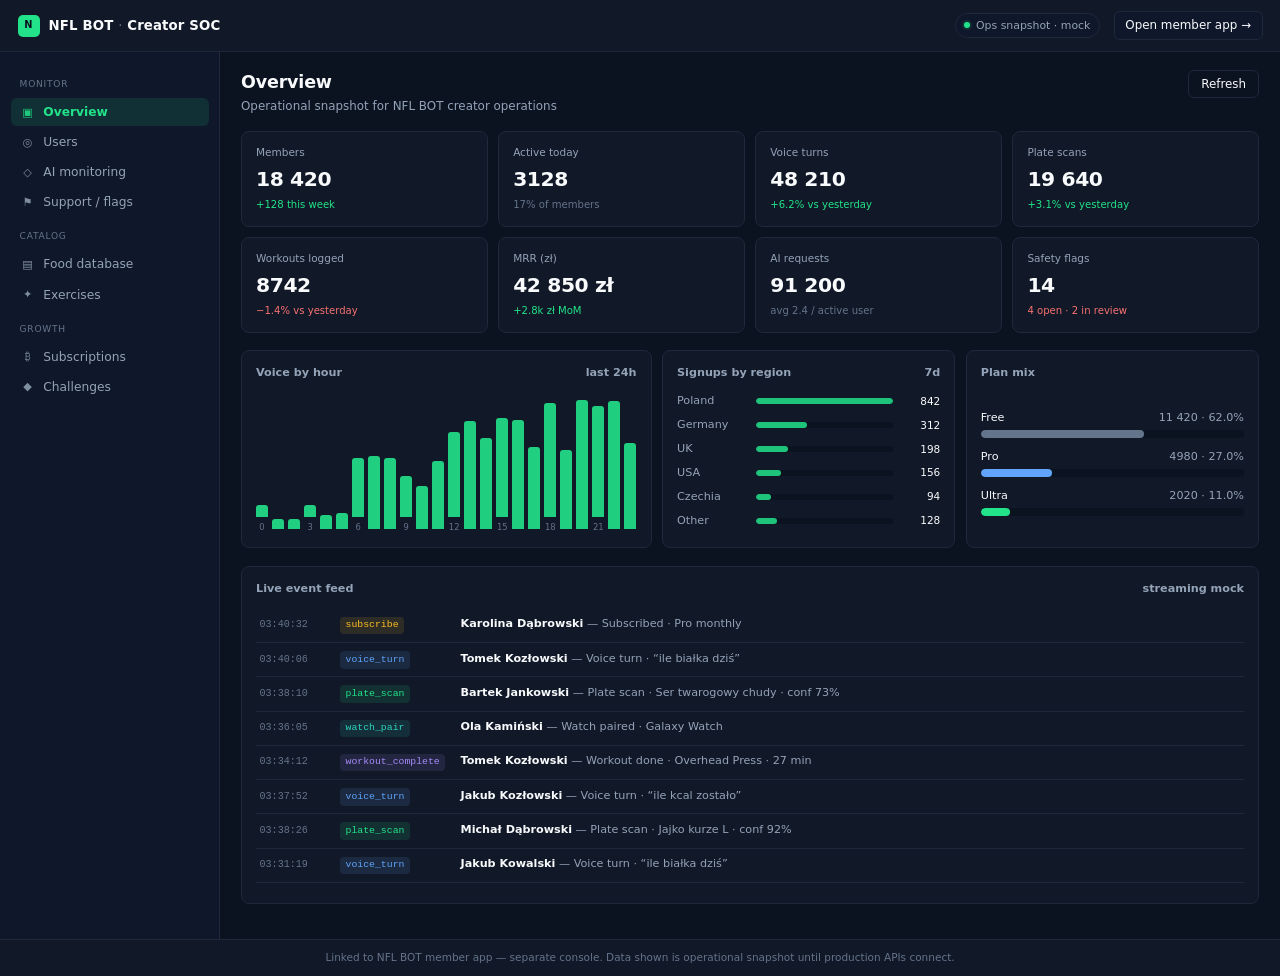
==== creator_soc/index.html @ 96f34368 "Initial NFL BOT professional release: Glass AI Stage, Play signing prep, docs, CI." ====
<!DOCTYPE html>
<html lang="en">
<head>
  <meta charset="UTF-8" />
  <meta name="viewport" content="width=device-width, initial-scale=1" />
  <meta name="description" content="NFL BOT Creator SOC — standalone ops / admin console" />
  <title>NFL BOT · Creator SOC</title>
  <link rel="stylesheet" href="assets/style.css" />
</head>
<body>
  <div class="app">
    <header class="topbar">
      <div class="topbar-brand">
        <span class="brand-mark">N</span>
        <span>NFL BOT <span class="brand-sep">·</span> Creator SOC</span>
      </div>
      <div class="topbar-right">
        <span class="status-pill"><span class="status-dot"></span> Ops snapshot · mock</span>
        <a id="member-app-link" class="member-link" href="http://localhost:8080">Open member app →</a>
      </div>
    </header>

    <nav class="sidebar" aria-label="Console sections">
      <div class="nav-label">Monitor</div>
      <button type="button" class="nav-item active" data-section="overview"><span class="nav-icon">▣</span> Overview</button>
      <button type="button" class="nav-item" data-section="users"><span class="nav-icon">◎</span> Users</button>
      <button type="button" class="nav-item" data-section="ai"><span class="nav-icon">◇</span> AI monitoring</button>
      <button type="button" class="nav-item" data-section="support"><span class="nav-icon">⚑</span> Support / flags</button>

      <div class="nav-label">Catalog</div>
      <button type="button" class="nav-item" data-section="food"><span class="nav-icon">▤</span> Food database</button>
      <button type="button" class="nav-item" data-section="exercises"><span class="nav-icon">✦</span> Exercises</button>

      <div class="nav-label">Growth</div>
      <button type="button" class="nav-item" data-section="subscriptions"><span class="nav-icon">₿</span> Subscriptions</button>
      <button type="button" class="nav-item" data-section="challenges"><span class="nav-icon">◆</span> Challenges</button>
    </nav>

    <main class="main">
      <!-- Overview -->
      <section id="section-overview" class="section active">
        <div class="section-header">
          <div>
            <h1>Overview</h1>
            <p class="section-sub">Operational snapshot for NFL BOT creator operations</p>
          </div>
          <div class="toolbar">
            <button type="button" class="btn btn-ghost" onclick="location.reload()">Refresh</button>
          </div>
        </div>

        <div class="kpi-grid">
          <div class="kpi-card" data-kpi="members">
            <div class="kpi-label">Members</div>
            <div class="kpi-value">—</div>
            <div class="kpi-delta">—</div>
          </div>
          <div class="kpi-card" data-kpi="activeToday">
            <div class="kpi-label">Active today</div>
            <div class="kpi-value">—</div>
            <div class="kpi-delta">—</div>
          </div>
          <div class="kpi-card" data-kpi="voiceTurns">
            <div class="kpi-label">Voice turns</div>
            <div class="kpi-value">—</div>
            <div class="kpi-delta">—</div>
          </div>
          <div class="kpi-card" data-kpi="plateScans">
            <div class="kpi-label">Plate scans</div>
            <div class="kpi-value">—</div>
            <div class="kpi-delta">—</div>
          </div>
          <div class="kpi-card" data-kpi="workouts">
            <div class="kpi-label">Workouts logged</div>
            <div class="kpi-value">—</div>
            <div class="kpi-delta">—</div>
          </div>
          <div class="kpi-card" data-kpi="mrr">
            <div class="kpi-label">MRR (zł)</div>
            <div class="kpi-value">—</div>
            <div class="kpi-delta">—</div>
          </div>
          <div class="kpi-card" data-kpi="aiRequests">
            <div class="kpi-label">AI requests</div>
            <div class="kpi-value">—</div>
            <div class="kpi-delta">—</div>
          </div>
          <div class="kpi-card" data-kpi="safetyFlags">
            <div class="kpi-label">Safety flags</div>
            <div class="kpi-value">—</div>
            <div class="kpi-delta">—</div>
          </div>
        </div>

        <div class="charts-row">
          <div class="panel">
            <div class="panel-title">Voice by hour <span>last 24h</span></div>
            <div id="chart-voice" class="chart-bars" aria-label="Voice turns by hour"></div>
          </div>
          <div class="panel">
            <div class="panel-title">Signups by region <span>7d</span></div>
            <div id="chart-regions" class="region-list"></div>
          </div>
          <div class="panel">
            <div class="panel-title">Plan mix</div>
            <div id="chart-plans" class="plan-mix"></div>
          </div>
        </div>

        <div class="panel feed-panel">
          <div class="panel-title">Live event feed <span>streaming mock</span></div>
          <div id="live-feed" class="feed-list"></div>
        </div>
      </section>

      <!-- Users -->
      <section id="section-users" class="section">
        <div class="section-header">
          <div>
            <h1>Users</h1>
            <p class="section-sub" id="users-count">—</p>
          </div>
          <div class="toolbar">
            <input id="user-search" class="search-input" type="search" placeholder="Search name, country, plan…" />
          </div>
        </div>
        <div class="table-wrap">
          <table class="data">
            <thead>
              <tr>
                <th>Name</th>
                <th>Country</th>
                <th>Plan</th>
                <th>Last active</th>
                <th>ID</th>
              </tr>
            </thead>
            <tbody id="users-tbody"></tbody>
          </table>
        </div>
      </section>

      <!-- Food database -->
      <section id="section-food" class="section">
        <div class="section-header">
          <div>
            <h1>Food database</h1>
            <p class="section-sub">Catalog entries used by plate scan / nutrition</p>
          </div>
          <div class="toolbar">
            <input id="food-search" class="search-input" type="search" placeholder="Search name or barcode…" />
          </div>
        </div>
        <div class="table-wrap">
          <table class="data">
            <thead>
              <tr>
                <th>Barcode</th>
                <th>Name</th>
                <th>Brand</th>
                <th>kcal</th>
                <th>Protein</th>
                <th>Per</th>
              </tr>
            </thead>
            <tbody id="foods-tbody"></tbody>
          </table>
        </div>
      </section>

      <!-- Exercises -->
      <section id="section-exercises" class="section">
        <div class="section-header">
          <div>
            <h1>Exercises</h1>
            <p class="section-sub">Movement library for workout logging</p>
          </div>
          <div class="toolbar">
            <input id="exercise-search" class="search-input" type="search" placeholder="Search name, muscle, equipment…" />
          </div>
        </div>
        <div class="table-wrap">
          <table class="data">
            <thead>
              <tr>
                <th>Name</th>
                <th>Muscle</th>
                <th>Equipment</th>
              </tr>
            </thead>
            <tbody id="exercises-tbody"></tbody>
          </table>
        </div>
      </section>

      <!-- AI monitoring -->
      <section id="section-ai" class="section">
        <div class="section-header">
          <div>
            <h1>AI monitoring</h1>
            <p class="section-sub">Request volume, latency, confidence, and safety</p>
          </div>
        </div>
        <div class="stats-grid">
          <div class="stat-card">
            <h3>Requests / day</h3>
            <div class="val">91 200</div>
            <div class="hint">+4.1% vs 7-day avg</div>
          </div>
          <div class="stat-card">
            <h3>Avg latency</h3>
            <div class="val">1.42 s</div>
            <div class="hint">p95 · 3.8 s</div>
          </div>
          <div class="stat-card">
            <h3>Food confidence</h3>
            <div class="val">87.4%</div>
            <div class="hint">plate vision avg</div>
          </div>
          <div class="stat-card">
            <h3>Cost / user</h3>
            <div class="val">0.18 zł</div>
            <div class="hint">trailing 30d blended</div>
          </div>
          <div class="stat-card">
            <h3>Safety incidents</h3>
            <div class="val">14</div>
            <div class="hint">4 open · see Support</div>
          </div>
          <div class="stat-card">
            <h3>Error rate</h3>
            <div class="val">0.62%</div>
            <div class="hint">timeouts + schema</div>
          </div>
        </div>
        <div class="panel">
          <div class="panel-title">Model mix (mock)</div>
          <div class="plan-mix" style="min-height:auto">
            <div class="plan-row">
              <div class="plan-meta"><span>Vision · plate</span><span>38%</span></div>
              <div class="plan-track"><div class="plan-fill ultra" style="width:38%"></div></div>
            </div>
            <div class="plan-row">
              <div class="plan-meta"><span>Voice NLU</span><span>41%</span></div>
              <div class="plan-track"><div class="plan-fill pro" style="width:41%"></div></div>
            </div>
            <div class="plan-row">
              <div class="plan-meta"><span>Coach chat</span><span>21%</span></div>
              <div class="plan-track"><div class="plan-fill free" style="width:21%"></div></div>
            </div>
          </div>
        </div>
      </section>

      <!-- Subscriptions -->
      <section id="section-subscriptions" class="section">
        <div class="section-header">
          <div>
            <h1>Subscriptions</h1>
            <p class="section-sub">Revenue, churn, and plan distribution</p>
          </div>
        </div>
        <div class="stats-grid">
          <div class="stat-card">
            <h3>MRR</h3>
            <div class="val">42 850 zł</div>
            <div class="hint">+2.8k zł MoM</div>
          </div>
          <div class="stat-card">
            <h3>ARR (run-rate)</h3>
            <div class="val">514 200 zł</div>
            <div class="hint">MRR × 12</div>
          </div>
          <div class="stat-card">
            <h3>Monthly churn</h3>
            <div class="val">3.4%</div>
            <div class="hint">paid plans</div>
          </div>
          <div class="stat-card">
            <h3>Free</h3>
            <div class="val">11 420</div>
            <div class="hint">62.0% of members</div>
          </div>
          <div class="stat-card">
            <h3>Pro</h3>
            <div class="val">4 980</div>
            <div class="hint">27.0% · 39.9 zł / mo</div>
          </div>
          <div class="stat-card">
            <h3>Ultra</h3>
            <div class="val">2 020</div>
            <div class="hint">11.0% · 79.9 zł / mo</div>
          </div>
        </div>
        <div class="panel">
          <div class="panel-title">Notes</div>
          <p style="font-size:0.85rem;color:var(--text-muted);line-height:1.55">
            Mock Stripe-style view. Connect billing webhooks and entitlement APIs when production
            backends are ready. Member app subscription UX remains in the Flutter product; this
            console only observes and reports.
          </p>
        </div>
      </section>

      <!-- Challenges -->
      <section id="section-challenges" class="section">
        <div class="section-header">
          <div>
            <h1>Challenges</h1>
            <p class="section-sub">Create and list engagement campaigns</p>
          </div>
        </div>
        <form id="challenge-form">
          <div class="form-grid">
            <div class="field">
              <label for="ch-title">Title</label>
              <input id="ch-title" type="text" placeholder="e.g. Weekend push" required />
            </div>
            <div class="field">
              <label for="ch-goal">Goal</label>
              <input id="ch-goal" type="text" placeholder="e.g. Complete 3 workouts" required />
            </div>
            <div class="field">
              <label for="ch-starts">Starts</label>
              <input id="ch-starts" type="date" required />
            </div>
            <div class="field">
              <label for="ch-ends">Ends</label>
              <input id="ch-ends" type="date" required />
            </div>
          </div>
          <div class="form-actions">
            <button type="submit" class="btn btn-primary">Create challenge</button>
            <button type="reset" class="btn">Clear</button>
          </div>
        </form>
        <div class="table-wrap">
          <table class="data">
            <thead>
              <tr>
                <th>Title</th>
                <th>Goal</th>
                <th>Window</th>
                <th>Enrolled</th>
                <th>Status</th>
              </tr>
            </thead>
            <tbody id="challenges-tbody"></tbody>
          </table>
        </div>
      </section>

      <!-- Support / flags -->
      <section id="section-support" class="section">
        <div class="section-header">
          <div>
            <h1>Support / flags</h1>
            <p class="section-sub">Safety, billing, and abuse queues</p>
          </div>
        </div>
        <div class="table-wrap">
          <table class="data">
            <thead>
              <tr>
                <th>ID</th>
                <th>Type</th>
                <th>User</th>
                <th>Detail</th>
                <th>Status</th>
                <th>Created</th>
              </tr>
            </thead>
            <tbody id="flags-tbody"></tbody>
          </table>
        </div>
      </section>
    </main>

    <footer class="footer">
      Linked to NFL BOT member app — separate console. Data shown is operational snapshot until production APIs connect.
    </footer>
  </div>

  <!-- Optional: set before app.js loads to override member app URL -->
  <!-- <script>window.NFLBOT_MEMBER_APP_URL = 'http://localhost:8080';</script> -->
  <script src="assets/app.js"></script>
</body>
</html>
---- creator_soc/assets/style.css ----
/* NFL BOT · Creator SOC — ops console styles */
:root {
  --bg: #0B1220;
  --bg-elevated: #111827;
  --bg-panel: #0F172A;
  --bg-hover: #1A2332;
  --border: #1E293B;
  --border-strong: #334155;
  --text: #F8FAFC;
  --text-muted: #94A3B8;
  --text-dim: #64748B;
  --accent: #22E38A;
  --accent-dim: rgba(34, 227, 138, 0.12);
  --accent-border: rgba(34, 227, 138, 0.35);
  --danger: #F87171;
  --danger-dim: rgba(248, 113, 113, 0.12);
  --warn: #FBBF24;
  --warn-dim: rgba(251, 191, 36, 0.12);
  --info: #60A5FA;
  --info-dim: rgba(96, 165, 250, 0.12);
  --radius: 8px;
  --font: "Segoe UI", system-ui, -apple-system, sans-serif;
  --mono: "Cascadia Code", "Consolas", "SF Mono", monospace;
  --sidebar-w: 220px;
  --topbar-h: 52px;
}

*,
*::before,
*::after {
  box-sizing: border-box;
  margin: 0;
  padding: 0;
}

html {
  font-size: 14px;
}

body {
  font-family: var(--font);
  background: var(--bg);
  color: var(--text);
  min-height: 100vh;
  line-height: 1.45;
  -webkit-font-smoothing: antialiased;
}

a {
  color: var(--accent);
  text-decoration: none;
}

a:hover {
  text-decoration: underline;
}

button {
  font-family: inherit;
  cursor: pointer;
  border: none;
  background: none;
  color: inherit;
}

input,
select,
textarea {
  font-family: inherit;
  font-size: 0.928rem;
  color: var(--text);
  background: var(--bg);
  border: 1px solid var(--border);
  border-radius: 6px;
  padding: 0.45rem 0.7rem;
  outline: none;
}

input:focus,
select:focus,
textarea:focus {
  border-color: var(--accent);
  box-shadow: 0 0 0 2px var(--accent-dim);
}

/* —— Layout —— */
.app {
  display: grid;
  grid-template-columns: var(--sidebar-w) 1fr;
  grid-template-rows: var(--topbar-h) 1fr auto;
  min-height: 100vh;
}

.topbar {
  grid-column: 1 / -1;
  display: flex;
  align-items: center;
  justify-content: space-between;
  padding: 0 1.25rem;
  background: var(--bg-elevated);
  border-bottom: 1px solid var(--border);
  z-index: 20;
}

.topbar-brand {
  display: flex;
  align-items: center;
  gap: 0.65rem;
  font-weight: 600;
  font-size: 0.95rem;
  letter-spacing: 0.01em;
}

.brand-mark {
  width: 22px;
  height: 22px;
  border-radius: 5px;
  background: var(--accent);
  display: grid;
  place-items: center;
  color: var(--bg);
  font-size: 0.7rem;
  font-weight: 800;
}

.brand-sep {
  color: var(--text-dim);
  font-weight: 400;
}

.topbar-right {
  display: flex;
  align-items: center;
  gap: 1rem;
}

.status-pill {
  display: inline-flex;
  align-items: center;
  gap: 0.4rem;
  font-size: 0.78rem;
  color: var(--text-muted);
  padding: 0.25rem 0.6rem;
  border-radius: 999px;
  border: 1px solid var(--border);
  background: var(--bg-panel);
}

.status-dot {
  width: 6px;
  height: 6px;
  border-radius: 50%;
  background: var(--accent);
  box-shadow: 0 0 0 2px var(--accent-dim);
}

.member-link {
  font-size: 0.85rem;
  font-weight: 500;
  color: var(--text);
  padding: 0.35rem 0.75rem;
  border-radius: 6px;
  border: 1px solid var(--border);
  background: var(--bg-panel);
  transition: border-color 0.15s, background 0.15s;
}

.member-link:hover {
  border-color: var(--accent-border);
  background: var(--accent-dim);
  text-decoration: none;
  color: var(--accent);
}

/* —— Sidebar —— */
.sidebar {
  background: var(--bg-panel);
  border-right: 1px solid var(--border);
  padding: 1rem 0.75rem;
  display: flex;
  flex-direction: column;
  gap: 0.15rem;
}

.nav-label {
  font-size: 0.65rem;
  text-transform: uppercase;
  letter-spacing: 0.08em;
  color: var(--text-dim);
  padding: 0.5rem 0.65rem 0.35rem;
  margin-top: 0.35rem;
}

.nav-item {
  display: flex;
  align-items: center;
  gap: 0.55rem;
  padding: 0.5rem 0.65rem;
  border-radius: 6px;
  font-size: 0.875rem;
  color: var(--text-muted);
  text-align: left;
  width: 100%;
  transition: background 0.12s, color 0.12s;
}

.nav-item:hover {
  background: var(--bg-hover);
  color: var(--text);
}

.nav-item.active {
  background: var(--accent-dim);
  color: var(--accent);
  font-weight: 550;
}

.nav-icon {
  width: 16px;
  text-align: center;
  opacity: 0.85;
  font-size: 0.8rem;
}

/* —— Main —— */
.main {
  padding: 1.25rem 1.5rem 2rem;
  overflow-y: auto;
  background: var(--bg);
}

.section {
  display: none;
}

.section.active {
  display: block;
}

.section-header {
  display: flex;
  align-items: flex-start;
  justify-content: space-between;
  gap: 1rem;
  margin-bottom: 1.15rem;
}

.section-header h1 {
  font-size: 1.25rem;
  font-weight: 600;
  letter-spacing: -0.01em;
}

.section-sub {
  color: var(--text-muted);
  font-size: 0.85rem;
  margin-top: 0.2rem;
}

.toolbar {
  display: flex;
  align-items: center;
  gap: 0.5rem;
  flex-wrap: wrap;
}

.btn {
  display: inline-flex;
  align-items: center;
  gap: 0.35rem;
  padding: 0.45rem 0.85rem;
  border-radius: 6px;
  font-size: 0.85rem;
  font-weight: 500;
  border: 1px solid var(--border);
  background: var(--bg-elevated);
  color: var(--text);
  transition: background 0.12s, border-color 0.12s;
}

.btn:hover {
  background: var(--bg-hover);
  border-color: var(--border-strong);
}

.btn-primary {
  background: var(--accent);
  color: var(--bg);
  border-color: var(--accent);
  font-weight: 600;
}

.btn-primary:hover {
  filter: brightness(1.05);
  background: var(--accent);
}

.btn-ghost {
  background: transparent;
}

/* —— KPI cards —— */
.kpi-grid {
  display: grid;
  grid-template-columns: repeat(4, 1fr);
  gap: 0.75rem;
  margin-bottom: 1.25rem;
}

.kpi-card {
  background: var(--bg-elevated);
  border: 1px solid var(--border);
  border-radius: var(--radius);
  padding: 0.9rem 1rem;
}

.kpi-label {
  font-size: 0.75rem;
  color: var(--text-muted);
  margin-bottom: 0.35rem;
}

.kpi-value {
  font-size: 1.45rem;
  font-weight: 650;
  letter-spacing: -0.02em;
  font-variant-numeric: tabular-nums;
}

.kpi-delta {
  font-size: 0.72rem;
  margin-top: 0.3rem;
  color: var(--text-dim);
}

.kpi-delta.up {
  color: var(--accent);
}

.kpi-delta.down {
  color: var(--danger);
}

/* —— Charts —— */
.charts-row {
  display: grid;
  grid-template-columns: 1.4fr 1fr 1fr;
  gap: 0.75rem;
  margin-bottom: 1.25rem;
}

.panel {
  background: var(--bg-elevated);
  border: 1px solid var(--border);
  border-radius: var(--radius);
  padding: 1rem;
}

.panel-title {
  font-size: 0.8rem;
  font-weight: 600;
  color: var(--text-muted);
  margin-bottom: 0.85rem;
  display: flex;
  justify-content: space-between;
  align-items: center;
}

.chart-bars {
  display: flex;
  align-items: flex-end;
  gap: 4px;
  height: 140px;
  padding-top: 0.5rem;
}

.bar-col {
  flex: 1;
  display: flex;
  flex-direction: column;
  align-items: center;
  height: 100%;
  justify-content: flex-end;
  gap: 4px;
}

.bar {
  width: 100%;
  max-width: 28px;
  background: var(--accent);
  border-radius: 3px 3px 0 0;
  min-height: 2px;
  opacity: 0.9;
  transition: height 0.4s ease;
}

.bar-label {
  font-size: 0.6rem;
  color: var(--text-dim);
  font-variant-numeric: tabular-nums;
}

.region-list {
  display: flex;
  flex-direction: column;
  gap: 0.55rem;
}

.region-row {
  display: grid;
  grid-template-columns: 72px 1fr 40px;
  align-items: center;
  gap: 0.5rem;
  font-size: 0.8rem;
}

.region-name {
  color: var(--text-muted);
}

.region-track {
  height: 6px;
  background: var(--bg);
  border-radius: 3px;
  overflow: hidden;
}

.region-fill {
  height: 100%;
  background: var(--accent);
  border-radius: 3px;
  opacity: 0.85;
}

.region-val {
  text-align: right;
  font-variant-numeric: tabular-nums;
  color: var(--text);
  font-size: 0.75rem;
}

.plan-mix {
  display: flex;
  flex-direction: column;
  gap: 0.75rem;
  justify-content: center;
  min-height: 140px;
}

.plan-row {
  display: flex;
  flex-direction: column;
  gap: 0.3rem;
}

.plan-meta {
  display: flex;
  justify-content: space-between;
  font-size: 0.8rem;
}

.plan-meta span:last-child {
  font-variant-numeric: tabular-nums;
  color: var(--text-muted);
}

.plan-track {
  height: 8px;
  background: var(--bg);
  border-radius: 4px;
  overflow: hidden;
}

.plan-fill {
  height: 100%;
  border-radius: 4px;
}

.plan-fill.free {
  background: var(--text-dim);
}

.plan-fill.pro {
  background: var(--info);
}

.plan-fill.ultra {
  background: var(--accent);
}

/* —— Live feed —— */
.feed-panel {
  margin-bottom: 0.5rem;
}

.feed-list {
  max-height: 280px;
  overflow-y: auto;
  display: flex;
  flex-direction: column;
  gap: 0;
}

.feed-item {
  display: grid;
  grid-template-columns: 70px 110px 1fr;
  gap: 0.75rem;
  padding: 0.55rem 0.25rem;
  border-bottom: 1px solid var(--border);
  font-size: 0.8rem;
  align-items: baseline;
}

.feed-item:last-child {
  border-bottom: none;
}

.feed-time {
  font-family: var(--mono);
  font-size: 0.72rem;
  color: var(--text-dim);
}

.feed-type {
  font-family: var(--mono);
  font-size: 0.7rem;
  padding: 0.12rem 0.4rem;
  border-radius: 4px;
  width: fit-content;
}

.feed-type.voice_turn {
  background: var(--info-dim);
  color: var(--info);
}

.feed-type.plate_scan {
  background: var(--accent-dim);
  color: var(--accent);
}

.feed-type.workout_complete {
  background: rgba(167, 139, 250, 0.12);
  color: #A78BFA;
}

.feed-type.subscribe {
  background: var(--warn-dim);
  color: var(--warn);
}

.feed-type.watch_pair {
  background: rgba(45, 212, 191, 0.12);
  color: #2DD4BF;
}

.feed-type.ai_error {
  background: var(--danger-dim);
  color: var(--danger);
}

.feed-msg {
  color: var(--text-muted);
}

.feed-msg strong {
  color: var(--text);
  font-weight: 550;
}

/* —— Tables —— */
.table-wrap {
  overflow-x: auto;
  border: 1px solid var(--border);
  border-radius: var(--radius);
  background: var(--bg-elevated);
}

table.data {
  width: 100%;
  border-collapse: collapse;
  font-size: 0.85rem;
}

table.data th {
  text-align: left;
  padding: 0.65rem 0.9rem;
  font-size: 0.72rem;
  text-transform: uppercase;
  letter-spacing: 0.04em;
  color: var(--text-dim);
  border-bottom: 1px solid var(--border);
  background: var(--bg-panel);
  font-weight: 600;
  white-space: nowrap;
}

table.data td {
  padding: 0.65rem 0.9rem;
  border-bottom: 1px solid var(--border);
  vertical-align: middle;
}

table.data tr:last-child td {
  border-bottom: none;
}

table.data tbody tr:hover td {
  background: var(--bg-hover);
}

.badge {
  display: inline-block;
  font-size: 0.7rem;
  font-weight: 600;
  padding: 0.15rem 0.45rem;
  border-radius: 4px;
}

.badge.free {
  background: rgba(100, 116, 139, 0.2);
  color: var(--text-muted);
}

.badge.pro {
  background: var(--info-dim);
  color: var(--info);
}

.badge.ultra {
  background: var(--accent-dim);
  color: var(--accent);
}

.badge.open {
  background: var(--danger-dim);
  color: var(--danger);
}

.badge.resolved {
  background: var(--accent-dim);
  color: var(--accent);
}

.badge.review {
  background: var(--warn-dim);
  color: var(--warn);
}

.search-input {
  min-width: 220px;
}

/* —— Stats grid (AI / Subs) —— */
.stats-grid {
  display: grid;
  grid-template-columns: repeat(3, 1fr);
  gap: 0.75rem;
  margin-bottom: 1.15rem;
}

.stat-card {
  background: var(--bg-elevated);
  border: 1px solid var(--border);
  border-radius: var(--radius);
  padding: 1rem;
}

.stat-card h3 {
  font-size: 0.75rem;
  color: var(--text-muted);
  font-weight: 500;
  margin-bottom: 0.4rem;
}

.stat-card .val {
  font-size: 1.35rem;
  font-weight: 650;
  font-variant-numeric: tabular-nums;
}

.stat-card .hint {
  font-size: 0.72rem;
  color: var(--text-dim);
  margin-top: 0.25rem;
}

/* —— Challenges form —— */
.form-grid {
  display: grid;
  grid-template-columns: 1fr 1fr;
  gap: 0.75rem;
  margin-bottom: 1rem;
}

.form-grid.full {
  grid-template-columns: 1fr;
}

.field label {
  display: block;
  font-size: 0.75rem;
  color: var(--text-muted);
  margin-bottom: 0.3rem;
}

.field input,
.field select,
.field textarea {
  width: 100%;
}

.field textarea {
  min-height: 72px;
  resize: vertical;
}

.form-actions {
  display: flex;
  gap: 0.5rem;
  margin-bottom: 1.25rem;
}

.empty-hint {
  color: var(--text-dim);
  font-size: 0.85rem;
  padding: 1.5rem;
  text-align: center;
}

/* —— Footer —— */
.footer {
  grid-column: 1 / -1;
  padding: 0.75rem 1.25rem;
  border-top: 1px solid var(--border);
  background: var(--bg-elevated);
  font-size: 0.75rem;
  color: var(--text-dim);
  text-align: center;
}

/* —— Responsive —— */
@media (max-width: 1100px) {
  .kpi-grid {
    grid-template-columns: repeat(2, 1fr);
  }

  .charts-row {
    grid-template-columns: 1fr;
  }

  .stats-grid {
    grid-template-columns: 1fr 1fr;
  }
}

@media (max-width: 800px) {
  .app {
    grid-template-columns: 1fr;
  }

  .sidebar {
    flex-direction: row;
    flex-wrap: wrap;
    border-right: none;
    border-bottom: 1px solid var(--border);
    padding: 0.5rem;
    gap: 0.25rem;
  }

  .nav-label {
    display: none;
  }

  .nav-item {
    padding: 0.4rem 0.55rem;
    font-size: 0.78rem;
  }

  .feed-item {
    grid-template-columns: 60px 1fr;
  }

  .feed-type {
    grid-column: 2;
  }

  .feed-msg {
    grid-column: 1 / -1;
  }
}
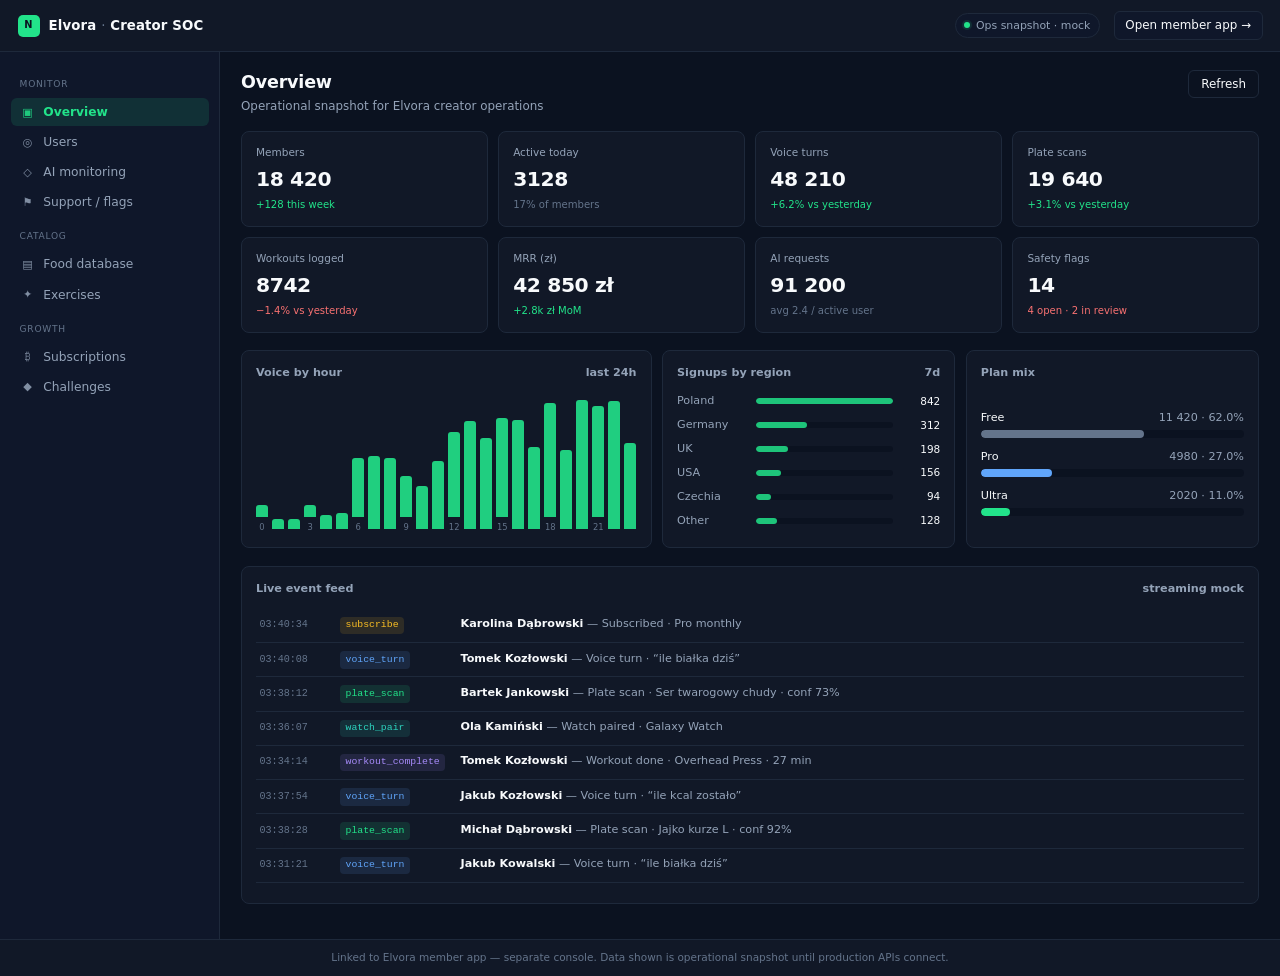
==== commit 3aa4924b: "Rebrand the product from NFL BOT to Elvora. Wake phrase is hey elvora; splash, coach, website, and d" ====
--- a/creator_soc/index.html
+++ b/creator_soc/index.html
@@ -3,8 +3,8 @@
 <head>
   <meta charset="UTF-8" />
   <meta name="viewport" content="width=device-width, initial-scale=1" />
-  <meta name="description" content="NFL BOT Creator SOC — standalone ops / admin console" />
-  <title>NFL BOT · Creator SOC</title>
+  <meta name="description" content="Elvora Creator SOC — standalone ops / admin console" />
+  <title>Elvora · Creator SOC</title>
   <link rel="stylesheet" href="assets/style.css" />
 </head>
 <body>
@@ -12,7 +12,7 @@
     <header class="topbar">
       <div class="topbar-brand">
         <span class="brand-mark">N</span>
-        <span>NFL BOT <span class="brand-sep">·</span> Creator SOC</span>
+        <span>Elvora <span class="brand-sep">·</span> Creator SOC</span>
       </div>
       <div class="topbar-right">
         <span class="status-pill"><span class="status-dot"></span> Ops snapshot · mock</span>
@@ -42,7 +42,7 @@
         <div class="section-header">
           <div>
             <h1>Overview</h1>
-            <p class="section-sub">Operational snapshot for NFL BOT creator operations</p>
+            <p class="section-sub">Operational snapshot for Elvora creator operations</p>
           </div>
           <div class="toolbar">
             <button type="button" class="btn btn-ghost" onclick="location.reload()">Refresh</button>
@@ -377,7 +377,7 @@
     </main>
 
     <footer class="footer">
-      Linked to NFL BOT member app — separate console. Data shown is operational snapshot until production APIs connect.
+      Linked to Elvora member app — separate console. Data shown is operational snapshot until production APIs connect.
     </footer>
   </div>
 
--- a/creator_soc/assets/style.css
+++ b/creator_soc/assets/style.css
@@ -1,4 +1,4 @@
-/* NFL BOT · Creator SOC — ops console styles */
+/* Elvora · Creator SOC — ops console styles */
 :root {
   --bg: #0B1220;
   --bg-elevated: #111827;
